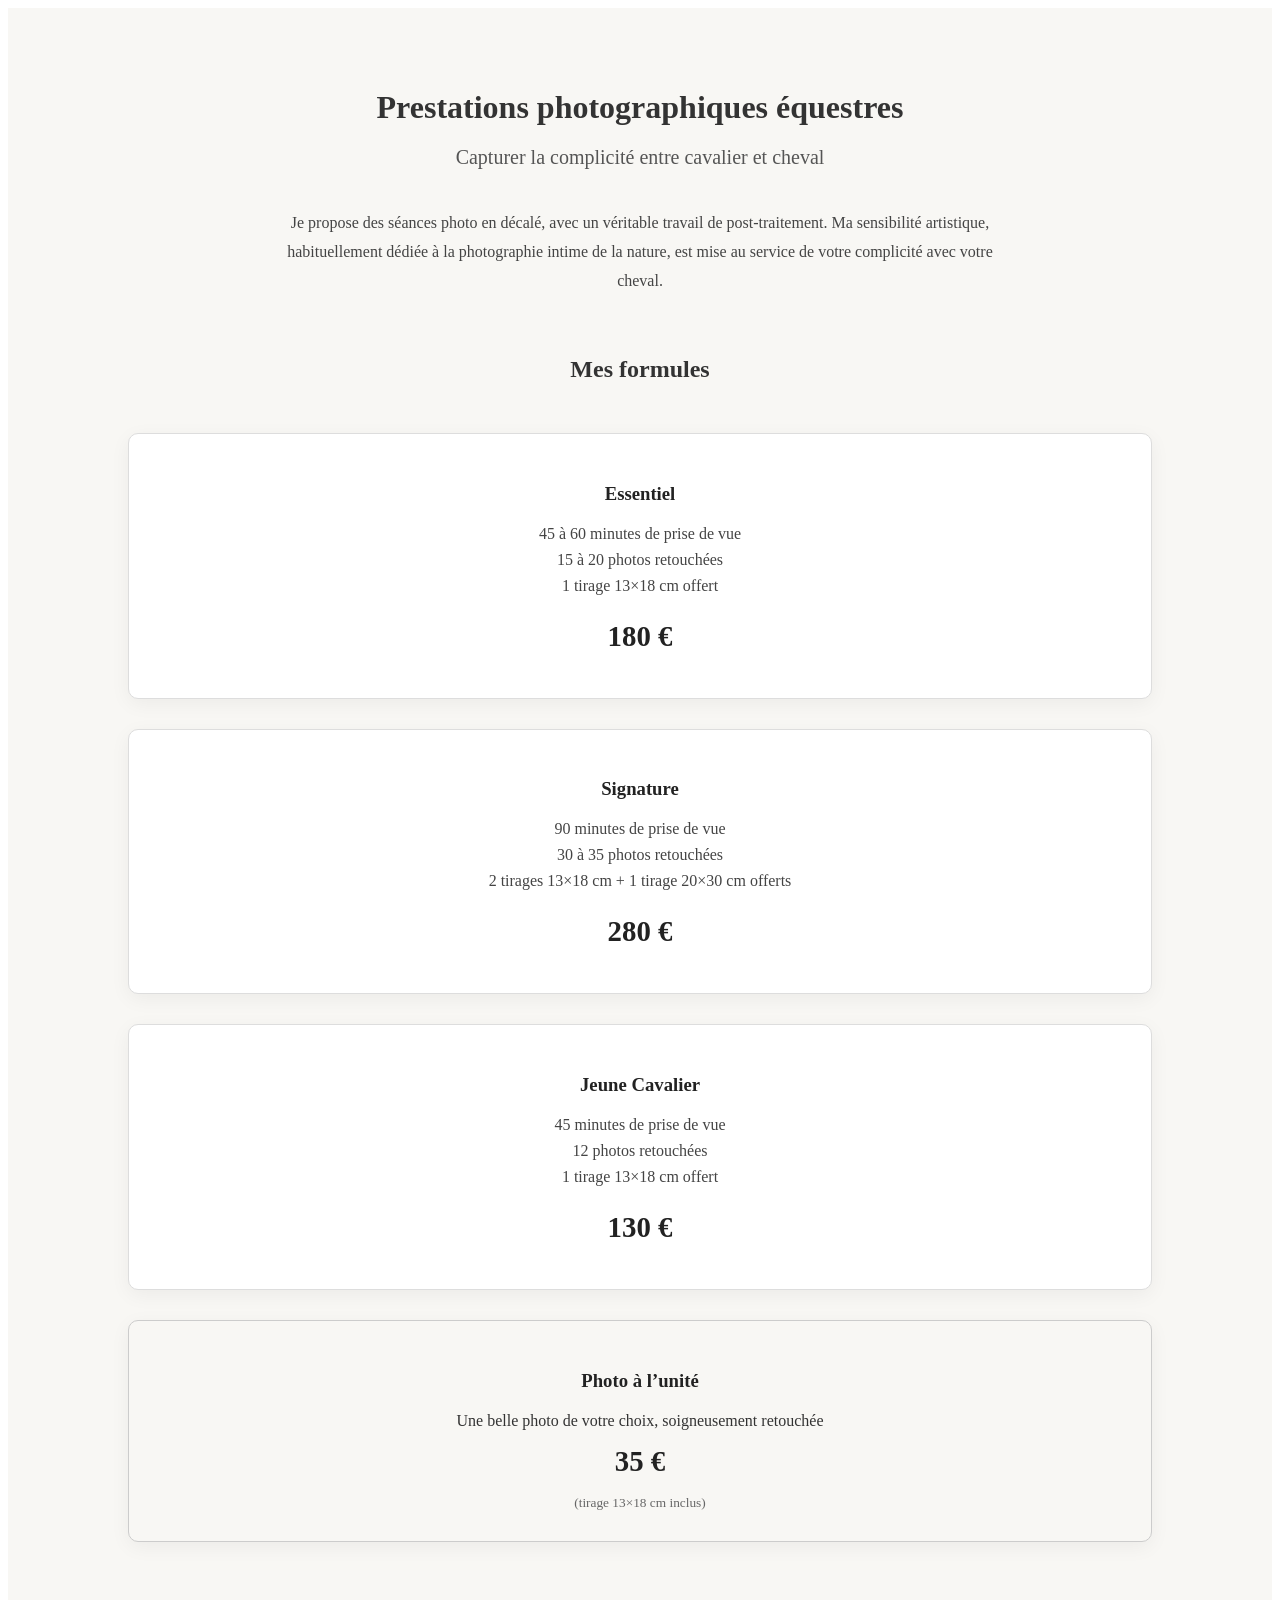
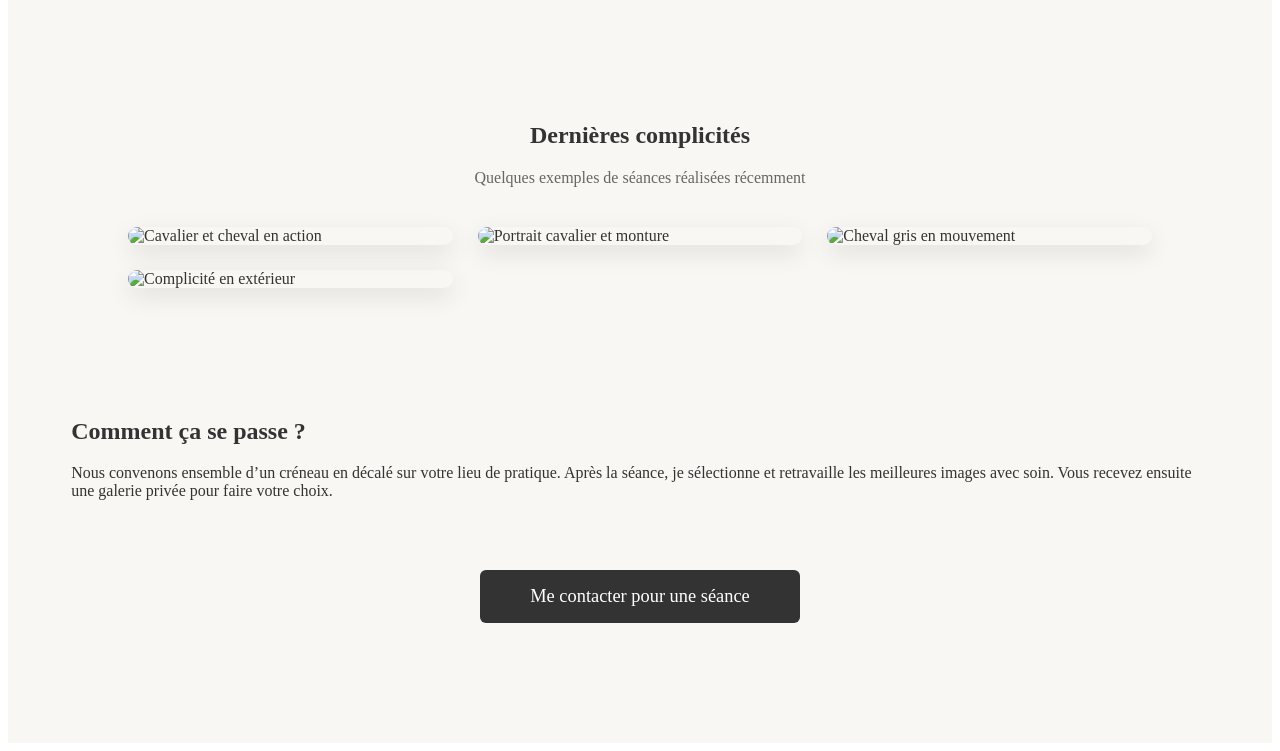
==== prestations.html @ 727fa41a "Creation of a prestations page" ====
<!DOCTYPE html>
<html lang="en">
<head>
    <meta charset="UTF-8">
    <meta name="viewport" content="width=device-width, initial-scale=1.0">

    <!-- CSS -->
     <link rel="stylesheet" href="prestations.css" />

    <!-- SEO -->
     <meta name="description" content="Prestations de photographies équestre">
    <meta property="og:title" content="YF Photographies">
    <meta property="og:description" content="Photographies équestre">


    <title>YF Photographies | Prestations</title>
</head>
<body>


    <div id="prestations" class="prestations-page">

    <h1>Prestations photographiques équestres</h1>
    
    <p class="subtitle">Capturer la complicité entre cavalier et cheval</p>

    <p style="max-width: 720px; margin: 40px auto 60px auto; text-align: center; color: #444; line-height: 1.8;">
        Je propose des séances photo en décalé, avec un véritable travail de post-traitement. 
        Ma sensibilité artistique, habituellement dédiée à la photographie intime de la nature, 
        est mise au service de votre complicité avec votre cheval.
    </p>

    <!-- Formules -->
    <div class="formules">
        <h2>Mes formules</h2>
        
        <div class="formule-card">
            <h3>Essentiel</h3>
            <ul>
                <li>45 à 60 minutes de prise de vue</li>
                <li>15 à 20 photos retouchées</li>
                <li>1 tirage 13×18 cm offert</li>
            </ul>
            <div class="price">180 €</div>
        </div>

        <div class="formule-card">
            <h3>Signature</h3>
            <ul>
                <li>90 minutes de prise de vue</li>
                <li>30 à 35 photos retouchées</li>
                <li>2 tirages 13×18 cm + 1 tirage 20×30 cm offerts</li>
            </ul>
            <div class="price">280 €</div>
        </div>

        <div class="formule-card">
            <h3>Jeune Cavalier</h3>
            <ul>
                <li>45 minutes de prise de vue</li>
                <li>12 photos retouchées</li>
                <li>1 tirage 13×18 cm offert</li>
            </ul>
            <div class="price">130 €</div>
        </div>

        <div class="formule-card special">
            <h3>Photo à l’unité</h3>
            <p style="margin: 15px 0;">Une belle photo de votre choix, soigneusement retouchée</p>
            <div class="price">35 €</div>
            <small style="color: #666;">(tirage 13×18 cm inclus)</small>
        </div>
    </div>

    <!-- Dernières complicités -->
    <section class="complicites">
        <h2>Dernières complicités</h2>
        <p style="text-align: center; color: #666; margin-bottom: 40px;">
            Quelques exemples de séances réalisées récemment
        </p>
        
        <div class="complicites-grid">
            <div class="complicite-card">
                <img src="./assets/image.jpg" alt="Cavalier et cheval en action">
            </div>
            <div class="complicite-card">
                <img src="images/presta-2.jpg" alt="Portrait cavalier et monture">
            </div>
            <div class="complicite-card">
                <img src="images/presta-3.jpg" alt="Cheval gris en mouvement">
            </div>
            <div class="complicite-card">
                <img src="images/presta-4.jpg" alt="Complicité en extérieur">
            </div>
        </div>
    </section>

    <!-- Comment ça se passe -->
    <div class="processus">
        <h2>Comment ça se passe ?</h2>
        <p>
            Nous convenons ensemble d’un créneau en décalé sur votre lieu de pratique. 
            Après la séance, je sélectionne et retravaille les meilleures images avec soin. 
            Vous recevez ensuite une galerie privée pour faire votre choix.
        </p>
    </div>

    <!-- Bouton final -->
    <div style="text-align: center; margin: 70px 0 40px;">
        <a href="#contact" class="btn-big">Me contacter pour une séance</a>
    </div>

</div>
</body>
</html>
---- prestations.css ----
/* Styles spécifiques à la page Prestations */
#prestations h1 {
    color: #333;
}

.subtitle {
    color: #555;
    font-size: 1.25rem;
}

.formules {
    max-width: 1100px;
    margin: 0 auto 80px;
    padding: 0 5%;
}

.formules h2 {
    text-align: center;
    margin-bottom: 50px;
    color: #333;
}

.formule-card {
    background: white;
    border: 1px solid #ddd;
    border-radius: 10px;
    padding: 30px 25px;
    text-align: center;
    margin-bottom: 30px;
    box-shadow: 0 5px 20px rgba(0,0,0,0.05);
}

.formule-card h3 {
    margin-bottom: 20px;
    color: #222;
}

.formule-card ul {
    list-style: none;
    padding: 0;
    margin-bottom: 25px;
    color: #444;
}

.formule-card ul li {
    margin: 8px 0;
}

.price {
    font-size: 1.8rem;
    font-weight: 600;
    color: #222;
    margin: 15px 0;
}

.formule-card.special {
    background: #f8f7f4;
    border-color: #ccc;
}

/* Section Dernières complicités */
.complicites {
    background: #f8f7f4;
    padding: 80px 5% 70px;
    margin: 60px 0;
}

.complicites h2 {
    text-align: center;
    color: #333;
}

.complicites-grid {
    display: grid;
    grid-template-columns: repeat(auto-fit, minmax(260px, 1fr));
    gap: 25px;
    max-width: 1200px;
    margin: 0 auto;
}

.complicite-card {
    border-radius: 10px;
    overflow: hidden;
    box-shadow: 0 8px 25px rgba(0,0,0,0.1);
}

.complicite-card img {
    width: 100%;
    height: 100%;
    object-fit: cover;
    display: block;
}

/* Bouton grand */
.btn-big {
    display: inline-block;
    padding: 16px 50px;
    background: #333;
    color: white;
    text-decoration: none;
    border-radius: 6px;
    font-size: 1.15rem;
    transition: all 0.3s;
}

.btn-big:hover {
    background: #555;
}

.prestations-page {
    padding: 60px 5% 80px;
    max-width: 1400px;
    margin: 0 auto;
    background: #f8f7f4;     /* gris très clair */
    color: #333;
}

.prestations-page h1 {
    color: #222;
    text-align: center;
    margin-bottom: 10px;
}

.subtitle {
    color: #555;
    text-align: center;
    font-size: 1.25rem;
    margin-bottom: 20px;
}
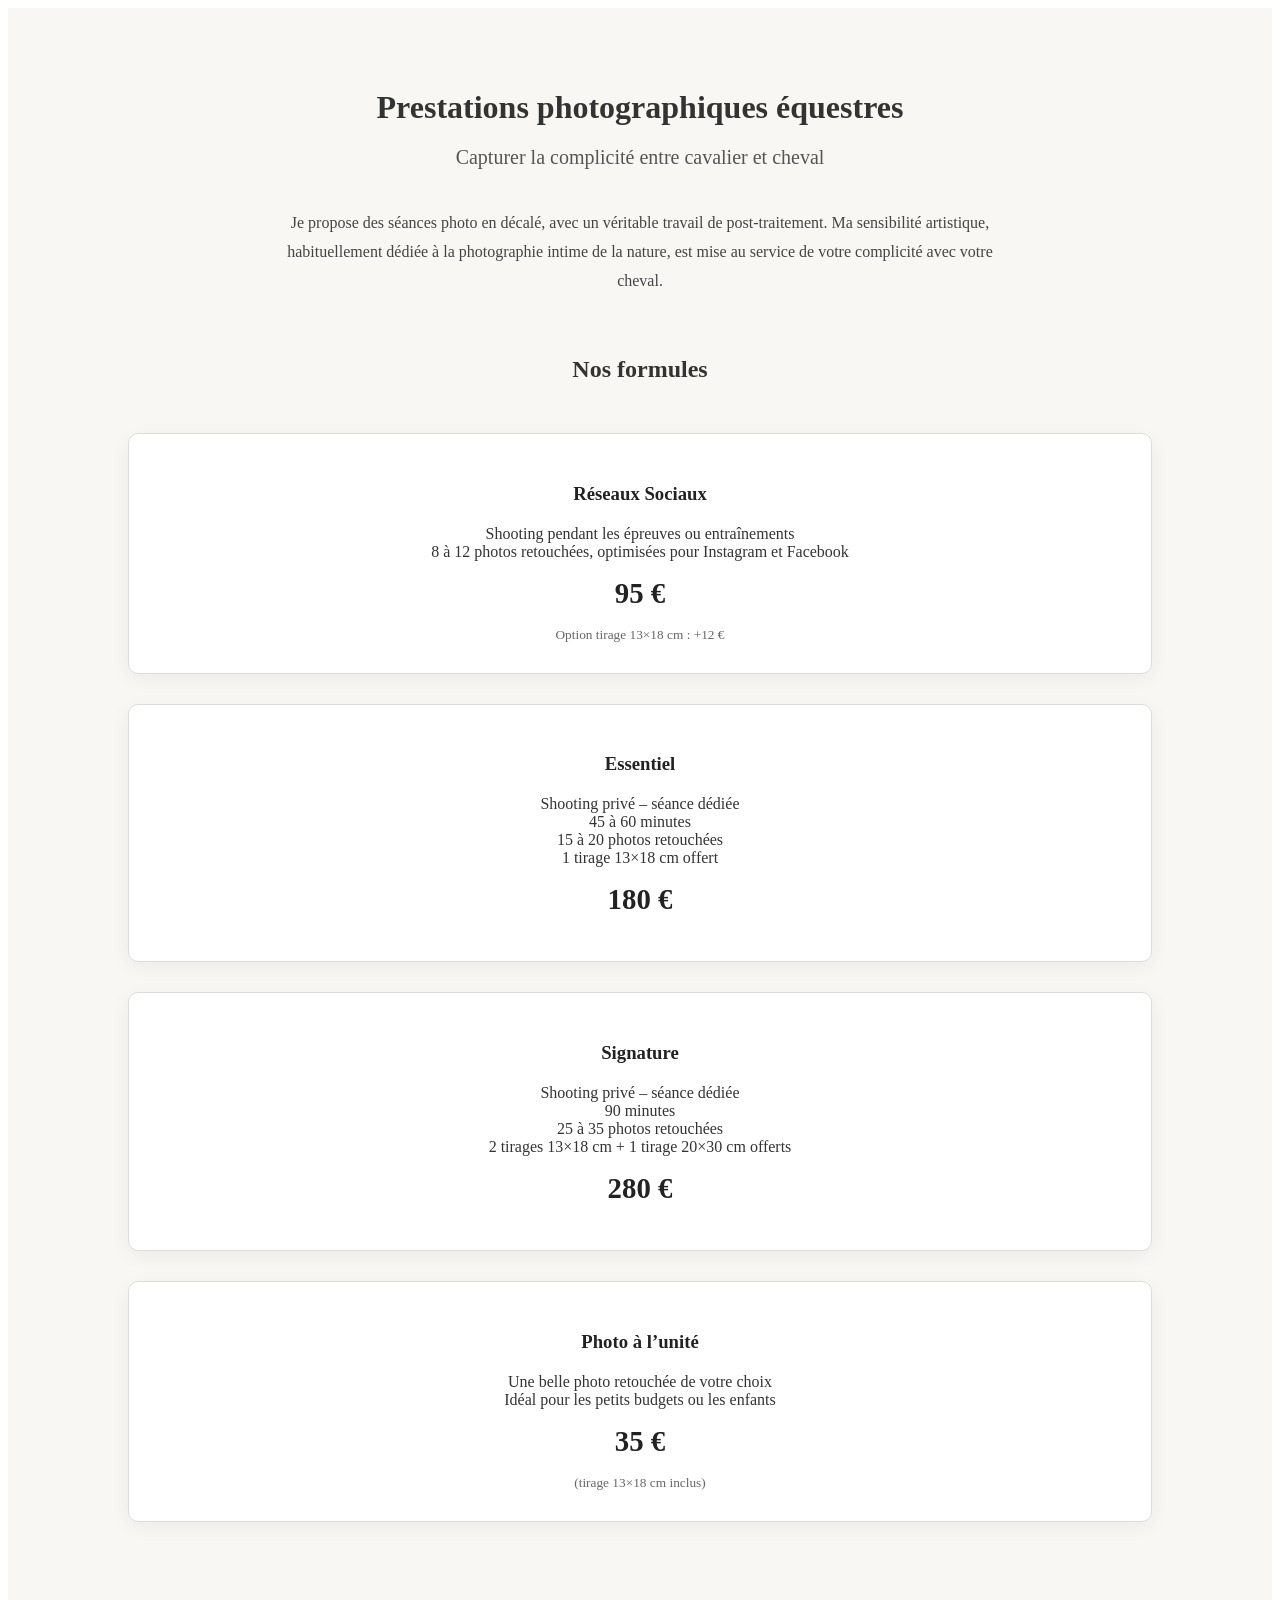
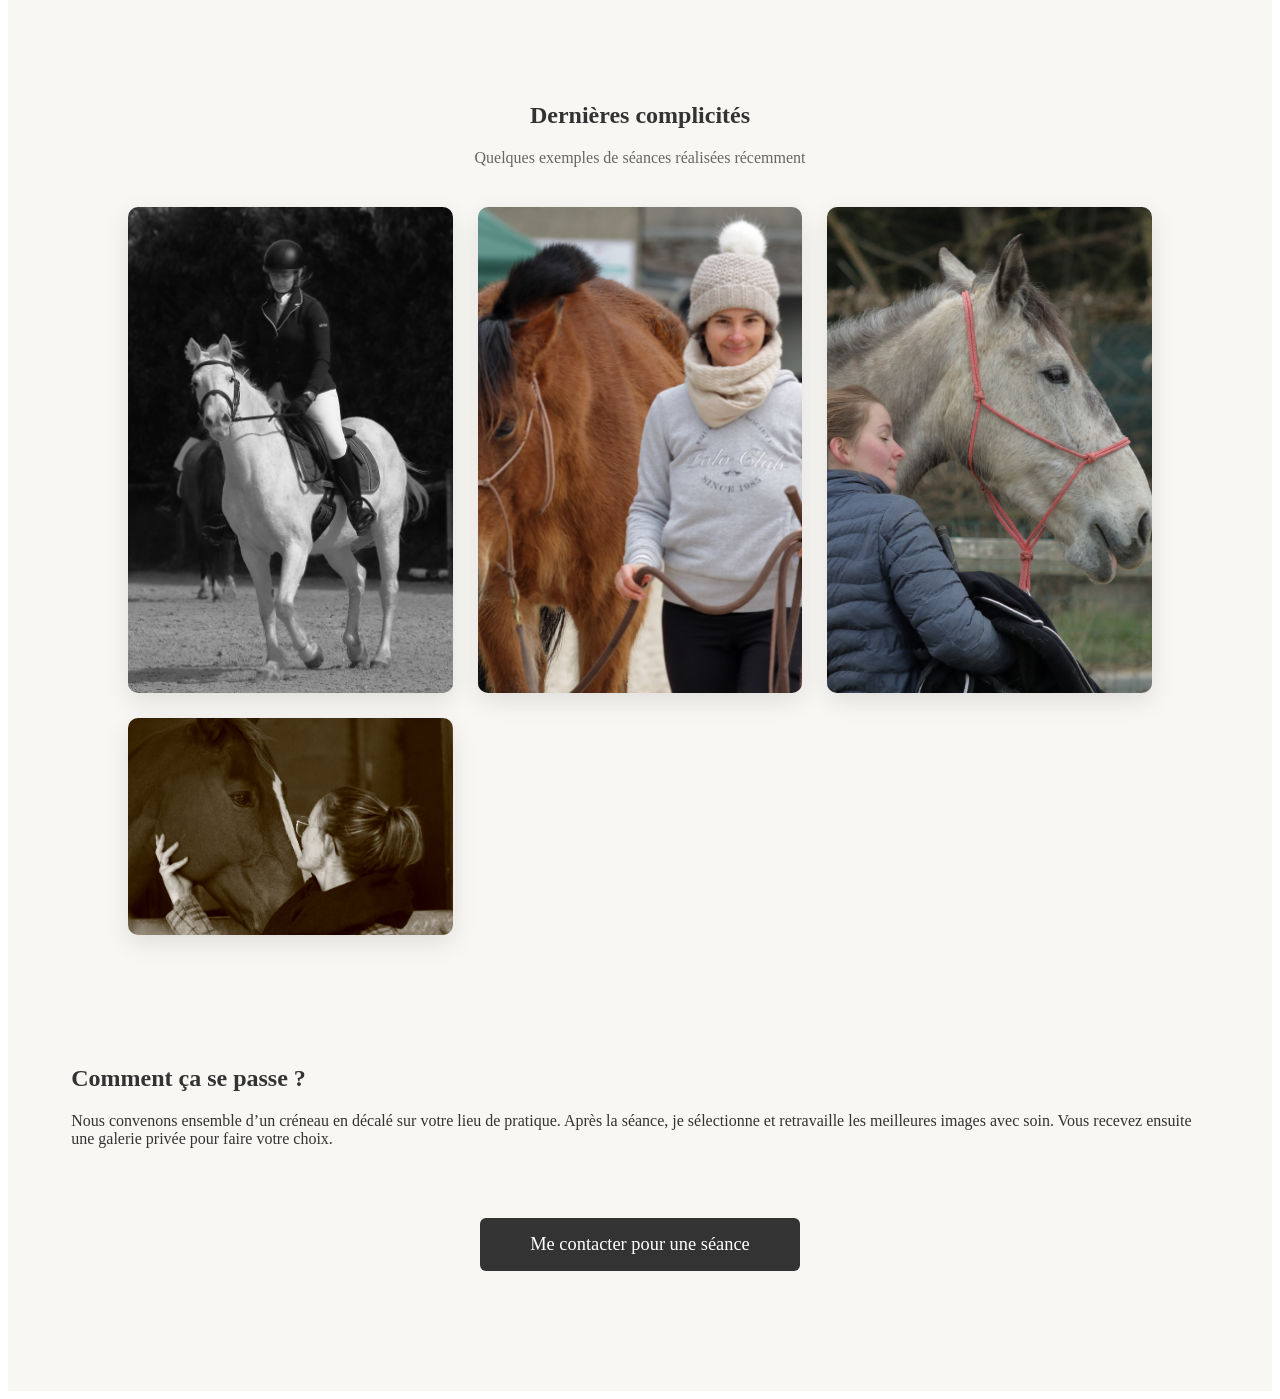
==== commit 1f057438: "fine tunning prestations" ====
--- a/prestations.html
+++ b/prestations.html
@@ -30,48 +30,48 @@
         est mise au service de votre complicité avec votre cheval.
     </p>
 
-    <!-- Formules -->
-    <div class="formules">
-        <h2>Mes formules</h2>
-        
-        <div class="formule-card">
-            <h3>Essentiel</h3>
-            <ul>
-                <li>45 à 60 minutes de prise de vue</li>
-                <li>15 à 20 photos retouchées</li>
-                <li>1 tirage 13×18 cm offert</li>
-            </ul>
-            <div class="price">180 €</div>
-        </div>
-
-        <div class="formule-card">
-            <h3>Signature</h3>
-            <ul>
-                <li>90 minutes de prise de vue</li>
-                <li>30 à 35 photos retouchées</li>
-                <li>2 tirages 13×18 cm + 1 tirage 20×30 cm offerts</li>
-            </ul>
-            <div class="price">280 €</div>
-        </div>
-
-        <div class="formule-card">
-            <h3>Jeune Cavalier</h3>
-            <ul>
-                <li>45 minutes de prise de vue</li>
-                <li>12 photos retouchées</li>
-                <li>1 tirage 13×18 cm offert</li>
-            </ul>
-            <div class="price">130 €</div>
-        </div>
-
-        <div class="formule-card special">
-            <h3>Photo à l’unité</h3>
-            <p style="margin: 15px 0;">Une belle photo de votre choix, soigneusement retouchée</p>
-            <div class="price">35 €</div>
-            <small style="color: #666;">(tirage 13×18 cm inclus)</small>
-        </div>
+<!-- ==================== FORMULES ==================== -->
+<div class="formules">
+    <h2>Nos formules</h2>
+    
+    <!-- 1. Réseaux Sociaux (pendant les épreuves) -->
+    <div class="formule-card">
+        <h3>Réseaux Sociaux</h3>
+        <p>Shooting pendant les épreuves ou entraînements<br>
+           8 à 12 photos retouchées, optimisées pour Instagram et Facebook</p>
+        <div class="price">95 €</div>
+        <small style="color: #666;">Option tirage 13×18 cm : +12 €</small>
     </div>
 
+    <!-- 2. Essentiel (privé) -->
+    <div class="formule-card">
+        <h3>Essentiel</h3>
+        <p>Shooting privé – séance dédiée<br>
+           45 à 60 minutes<br>
+           15 à 20 photos retouchées<br>
+           1 tirage 13×18 cm offert</p>
+        <div class="price">180 €</div>
+    </div>
+
+    <!-- 3. Signature (privé) -->
+    <div class="formule-card">
+        <h3>Signature</h3>
+        <p>Shooting privé – séance dédiée<br>
+           90 minutes<br>
+           25 à 35 photos retouchées<br>
+           2 tirages 13×18 cm + 1 tirage 20×30 cm offerts</p>
+        <div class="price">280 €</div>
+    </div>
+
+    <!-- 4. Photo à l’unité -->
+    <div class="formule-card">
+        <h3>Photo à l’unité</h3>
+        <p>Une belle photo retouchée de votre choix<br>
+           Idéal pour les petits budgets ou les enfants</p>
+        <div class="price">35 €</div>
+        <small style="color: #666;">(tirage 13×18 cm inclus)</small>
+    </div>
+</div>
     <!-- Dernières complicités -->
     <section class="complicites">
         <h2>Dernières complicités</h2>
@@ -84,13 +84,13 @@
                 <img src="./assets/image.jpg" alt="Cavalier et cheval en action">
             </div>
             <div class="complicite-card">
-                <img src="images/presta-2.jpg" alt="Portrait cavalier et monture">
+                <img src="./assets/2025_03_16_4002-10x10.JPG" alt="Portrait cavalier et monture">
             </div>
             <div class="complicite-card">
-                <img src="images/presta-3.jpg" alt="Cheval gris en mouvement">
+                <img src="./assets/2025_03_16_4193-15x10.JPG" alt="Cheval gris en mouvement">
             </div>
             <div class="complicite-card">
-                <img src="images/presta-4.jpg" alt="Complicité en extérieur">
+                <img src="./assets/2025_10_19_5438-10x6.JPG" alt="Complicité en extérieur">
             </div>
         </div>
     </section>
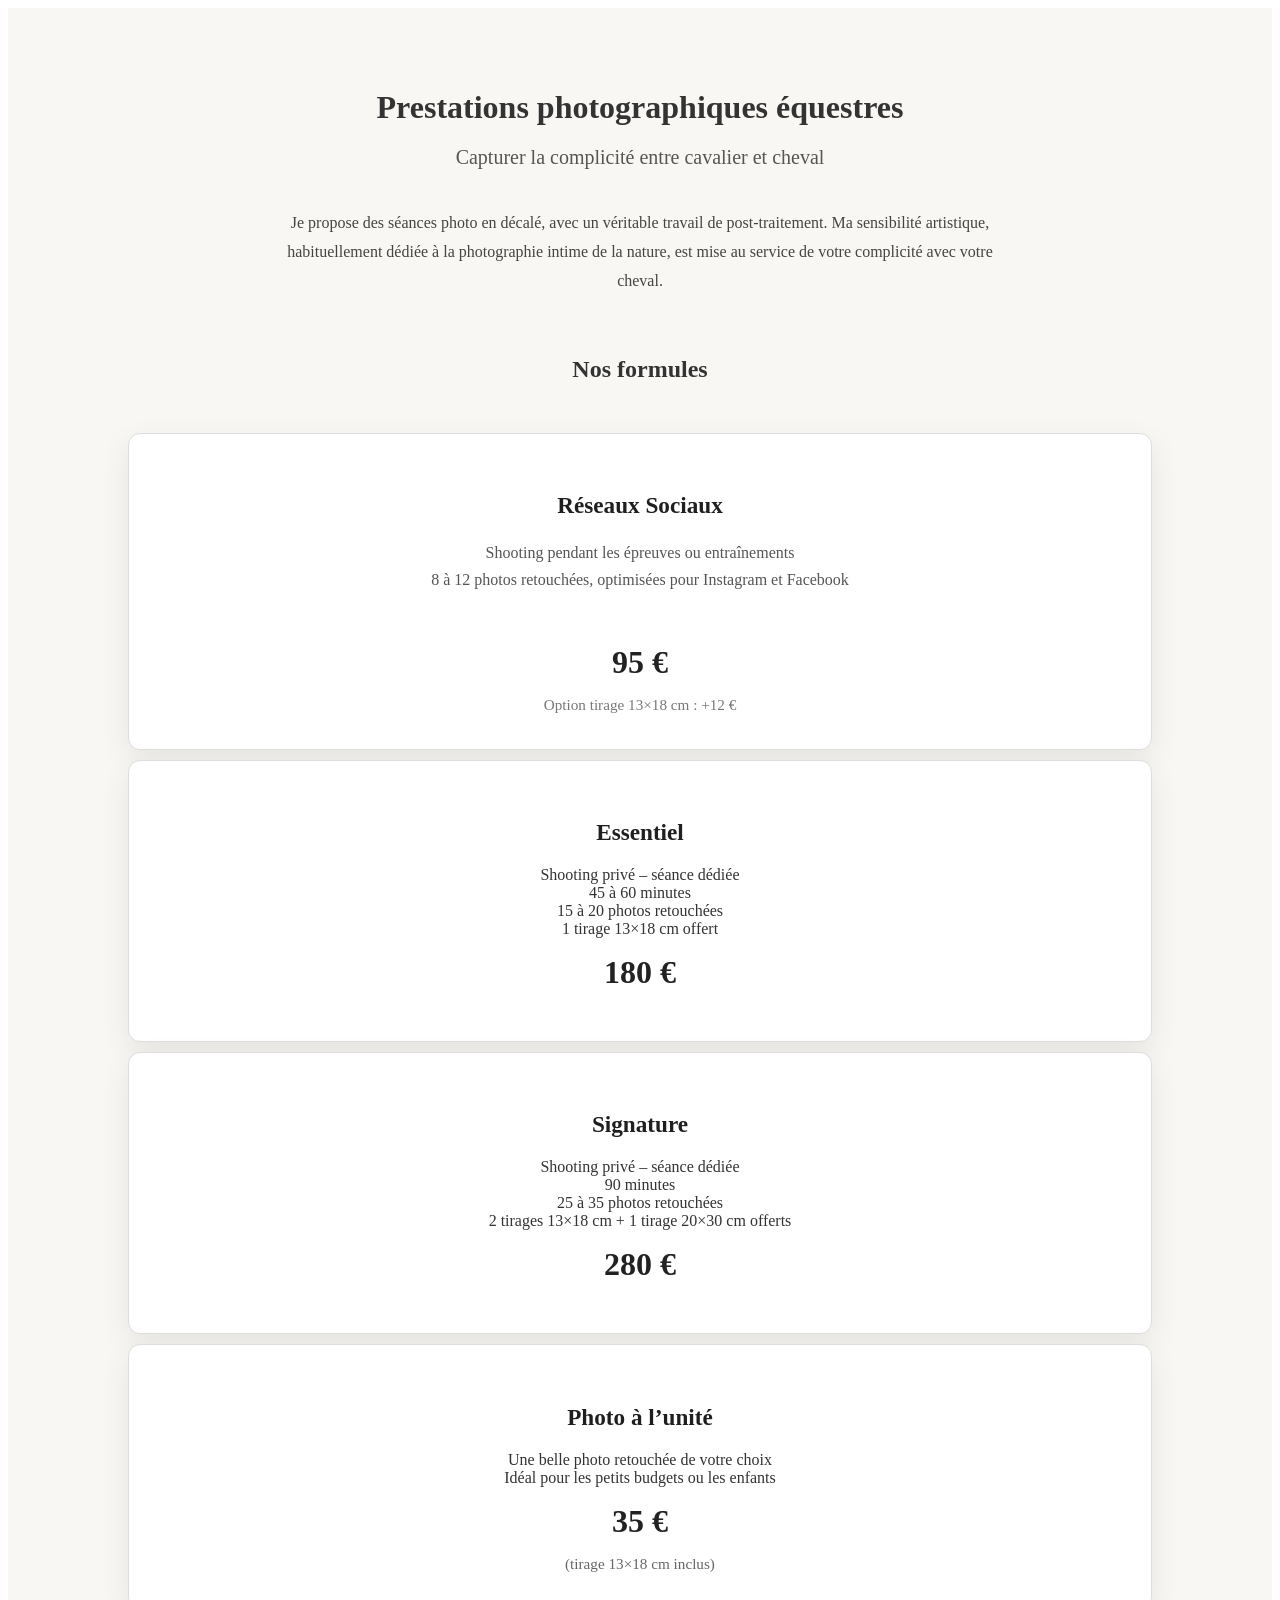
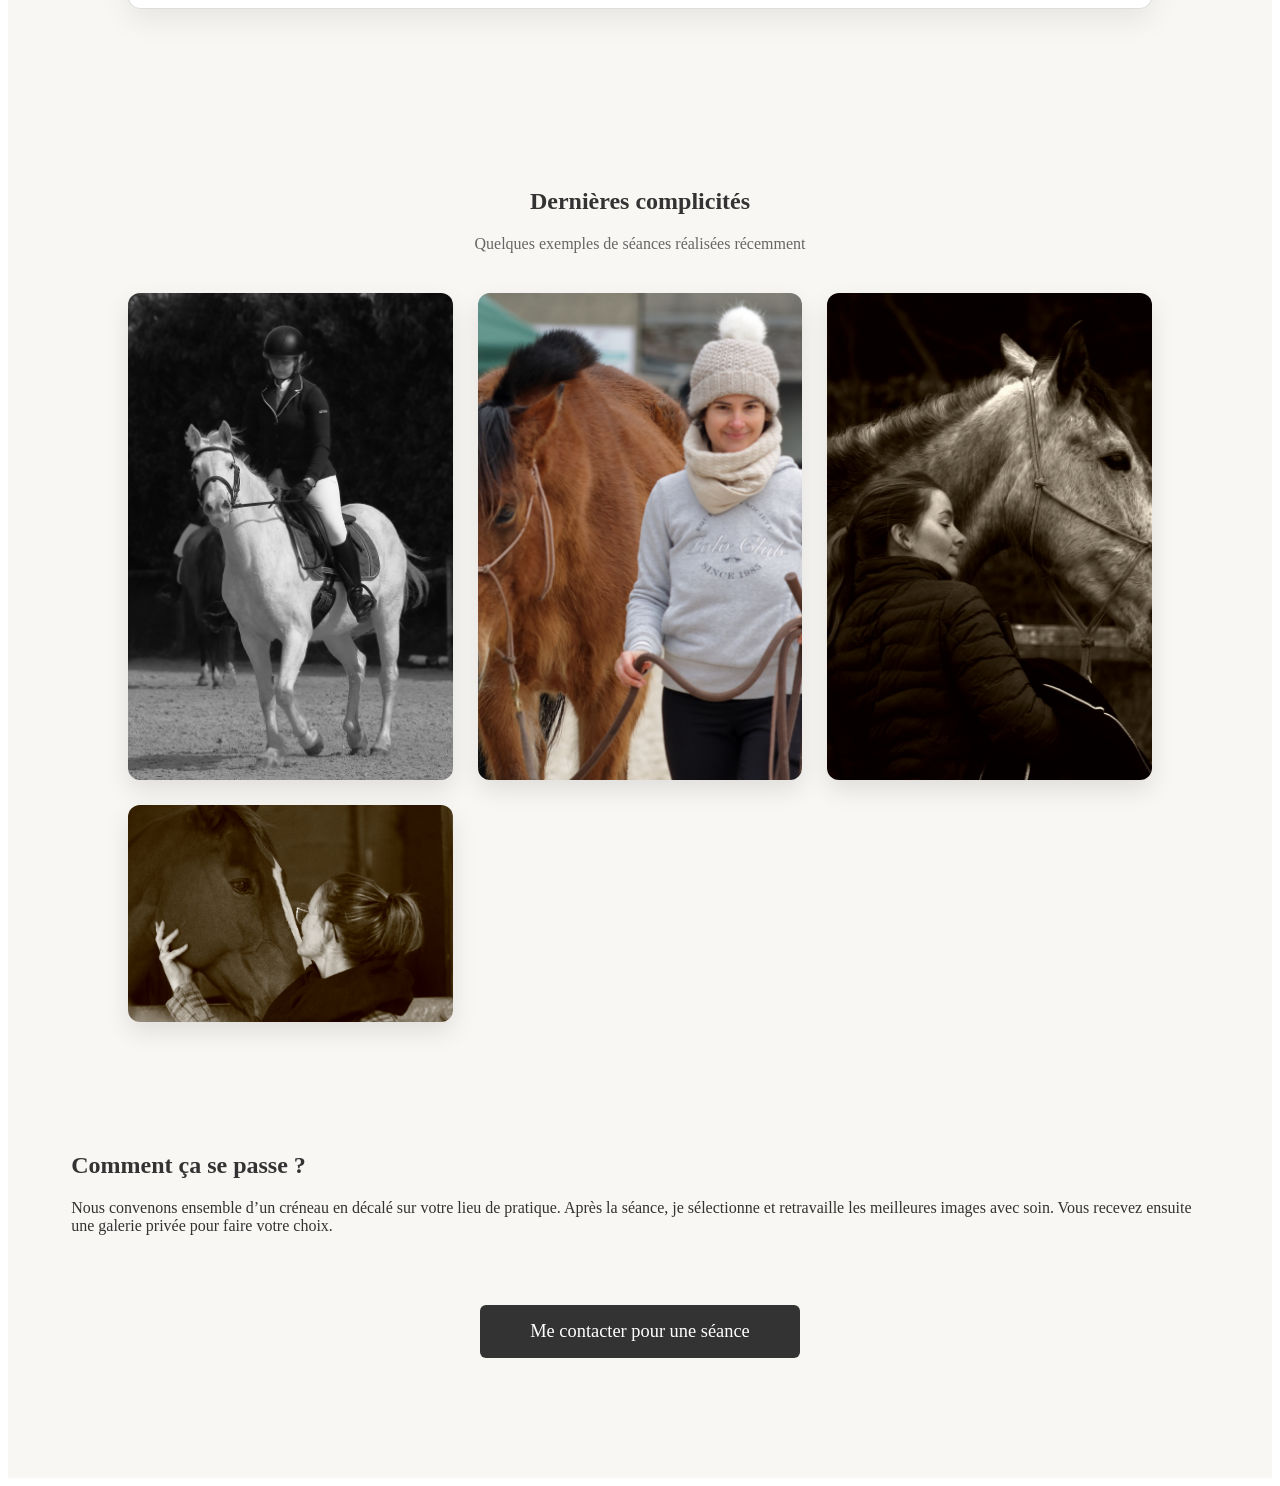
==== commit 82ade244: "Add files via upload" ====
--- a/prestations.html
+++ b/prestations.html
@@ -36,12 +36,23 @@
     
     <!-- 1. Réseaux Sociaux (pendant les épreuves) -->
     <div class="formule-card">
+    <h3>Réseaux Sociaux</h3>
+    <div class="formule-description">
+        Shooting pendant les épreuves ou entraînements<br>
+        8 à 12 photos retouchées, optimisées pour Instagram et Facebook
+    </div>
+    <div class="price">95 €</div>
+    <small>Option tirage 13×18 cm : +12 €</small>
+</div>
+
+
+    <!-- <div class="formule-card">
         <h3>Réseaux Sociaux</h3>
         <p>Shooting pendant les épreuves ou entraînements<br>
            8 à 12 photos retouchées, optimisées pour Instagram et Facebook</p>
         <div class="price">95 €</div>
         <small style="color: #666;">Option tirage 13×18 cm : +12 €</small>
-    </div>
+    </div> -->
 
     <!-- 2. Essentiel (privé) -->
     <div class="formule-card">
@@ -87,7 +98,7 @@
                 <img src="./assets/2025_03_16_4002-10x10.JPG" alt="Portrait cavalier et monture">
             </div>
             <div class="complicite-card">
-                <img src="./assets/2025_03_16_4193-15x10.JPG" alt="Cheval gris en mouvement">
+                <img src="./assets/2025_03_16_4193-10x8-NB.JPG" alt="Cheval gris en mouvement">
             </div>
             <div class="complicite-card">
                 <img src="./assets/2025_10_19_5438-10x6.JPG" alt="Complicité en extérieur">
@@ -105,6 +116,7 @@
         </p>
     </div>
 
+    
     <!-- Bouton final -->
     <div style="text-align: center; margin: 70px 0 40px;">
         <a href="#contact" class="btn-big">Me contacter pour une séance</a>
--- a/prestations.css
+++ b/prestations.css
@@ -20,7 +20,26 @@
     color: #333;
 }
 
+/* Nouveau */
+.formule-card h3 {
+    font-size: 1.45rem;
+    margin-bottom: 20px;
+    color: #1f1f1f;
+}
+
 .formule-card {
+    background: white;
+    border: 1px solid #ddd;
+    border-radius: 12px;
+    padding: 35px 30px;
+    margin-bottom: 10px;
+    text-align: center;
+    box-shadow: 0 10px 30px rgba(0,0,0,0.08);
+    transition: all 0.3s ease;
+    height: 100%;
+}
+
+/* .formule-card {
     background: white;
     border: 1px solid #ddd;
     border-radius: 10px;
@@ -28,12 +47,19 @@
     text-align: center;
     margin-bottom: 30px;
     box-shadow: 0 5px 20px rgba(0,0,0,0.05);
+} */
+
+.formule-description {
+    color: #555;
+    line-height: 1.7;
+    margin-bottom: 25px;
+    min-height: 80px;
 }
 
-.formule-card h3 {
+/* .formule-card h3 {
     margin-bottom: 20px;
     color: #222;
-}
+} */
 
 .formule-card ul {
     list-style: none;
@@ -47,15 +73,27 @@
 }
 
 .price {
+    font-size: 2rem;
+    font-weight: 700;
+    color: #222;
+    margin: 15px 0;
+}
+
+/* .price {
     font-size: 1.8rem;
     font-weight: 600;
     color: #222;
     margin: 15px 0;
-}
+} */
 
 .formule-card.special {
     background: #f8f7f4;
     border-color: #ccc;
+}
+
+small {
+    color: #777;
+    font-size: 0.95rem;
 }
 
 /* Section Dernières complicités */
@@ -79,9 +117,9 @@
 }
 
 .complicite-card {
-    border-radius: 10px;
+    border-radius: 12px;
     overflow: hidden;
-    box-shadow: 0 8px 25px rgba(0,0,0,0.1);
+    box-shadow: 0 10px 25px rgba(0,0,0,0.1);
 }
 
 .complicite-card img {
